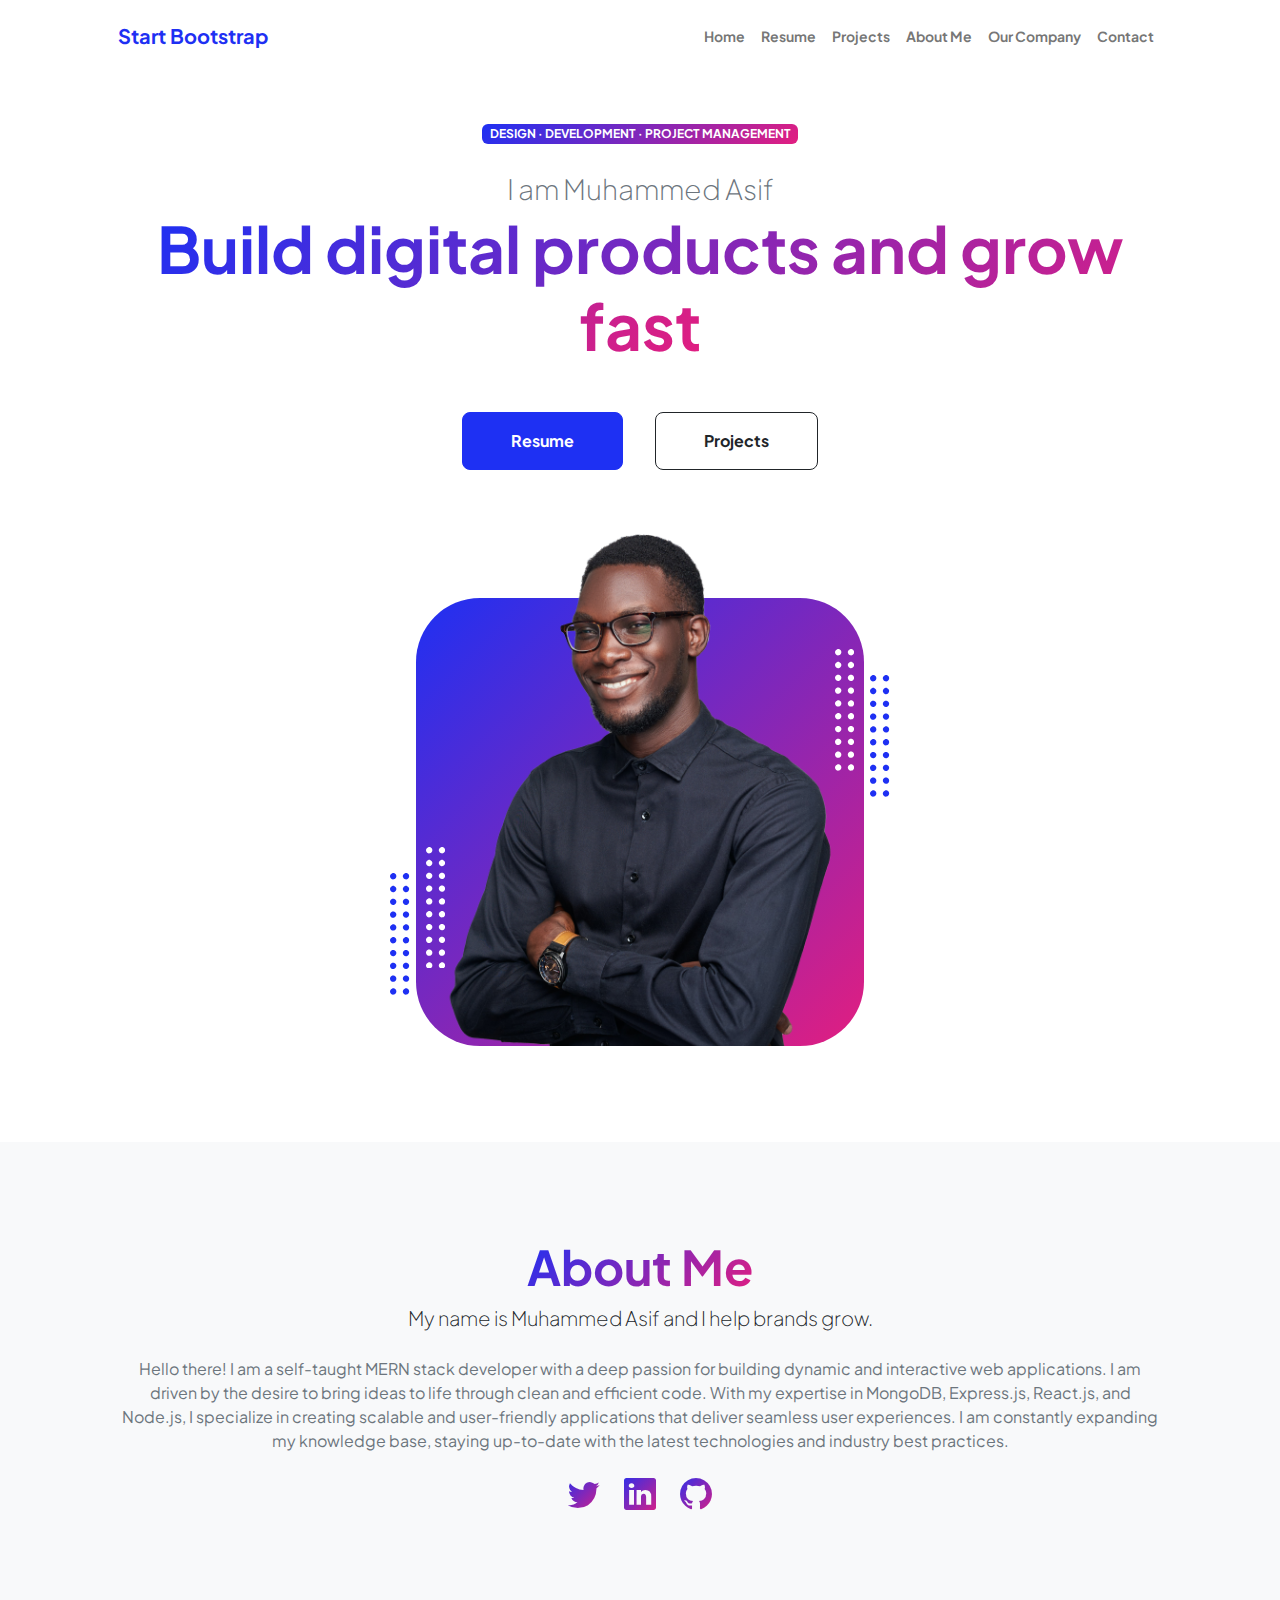
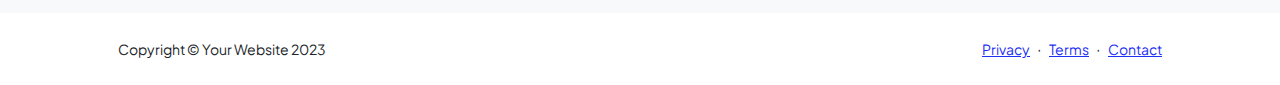
==== index.html @ bbf3ec8f "2 more pages added" ====
<!DOCTYPE html>
<html lang="en">
    <head>
        <meta charset="utf-8" />
        <meta name="viewport" content="width=device-width, initial-scale=1, shrink-to-fit=no" />
        <meta name="description" content="" />
        <meta name="author" content="" />
        <title>Personal - Start Bootstrap Theme</title>
        <!-- Favicon-->
        <link rel="icon" type="image/x-icon" href="assets/favicon.ico" />
        <!-- Custom Google font-->
        <link rel="preconnect" href="https://fonts.googleapis.com" />
        <link rel="preconnect" href="https://fonts.gstatic.com" crossorigin />
        <link href="https://fonts.googleapis.com/css2?family=Plus+Jakarta+Sans:wght@100;200;300;400;500;600;700;800;900&amp;display=swap" rel="stylesheet" />
        <!-- Bootstrap icons-->
        <link href="https://cdn.jsdelivr.net/npm/bootstrap-icons@1.8.1/font/bootstrap-icons.css" rel="stylesheet" />
        <!-- Core theme CSS (includes Bootstrap)-->
        <link href="css/styles.css" rel="stylesheet" />
        <link rel="stylesheet" href="css/myStyle.css">
    </head>
    <body class="d-flex flex-column h-100">
        <main class="flex-shrink-0">
            <!-- Navigation-->
            <nav class="navbar navbar-expand-lg navbar-light bg-white py-3">
                <div class="container px-5">
                    <a class="navbar-brand" href="index.html"><span class="fw-bolder text-primary">Start Bootstrap</span></a>
                    <button class="navbar-toggler" type="button" data-bs-toggle="collapse" data-bs-target="#navbarSupportedContent" aria-controls="navbarSupportedContent" aria-expanded="false" aria-label="Toggle navigation"><span class="navbar-toggler-icon"></span></button>
                    <div class="collapse navbar-collapse" id="navbarSupportedContent">
                        <ul class="navbar-nav ms-auto mb-2 mb-lg-0 small fw-bolder">
                            <li class="nav-item"><a class="nav-link" href="index.html">Home</a></li>
                            <li class="nav-item"><a class="nav-link" href="resume.html">Resume</a></li>
                            <li class="nav-item"><a class="nav-link" href="projects.html">Projects</a></li>
                            <li class="nav-item"><a class="nav-link" href="about.html">About Me</a></li>
                            <li class="nav-item"><a class="nav-link" href="company.html">Our Company</a></li>
                            <li class="nav-item"><a class="nav-link" href="contact.html">Contact</a></li>
                        </ul>
                    </div>
                </div>
            </nav>
            <!-- Header-->
            <header class="py-5">
                <div class="container px-5 pb-5">
                    <div class="row gx-5 align-items-center">
                        <div class="col-xxl-5">
                            <!-- Header text content-->
                            <div class="text-center text-xxl-start">
                                <div class="badge bg-gradient-primary-to-secondary text-white mb-4"><div class="text-uppercase">Design &middot; Development &middot; Project Management</div></div>
                                <div class="fs-3 fw-light text-muted">I am Muhammed Asif</div>
                                <h1 class="display-3 fw-bolder mb-5"><span class="text-gradient d-inline">Build digital products and grow fast</span></h1>
                                <div class="d-grid gap-3 d-sm-flex justify-content-sm-center justify-content-xxl-start mb-3">
                                    <a class="btn btn-primary btn-lg px-5 py-3 me-sm-3 fs-6 fw-bolder" href="resume.html">Resume</a>
                                    <a class="btn btn-outline-dark btn-lg px-5 py-3 fs-6 fw-bolder" href="projects.html">Projects</a>
                                </div>
                            </div>
                        </div>
                        <div class="col-xxl-7">
                            <!-- Header profile picture-->
                            <div class="d-flex justify-content-center mt-5 mt-xxl-0">
                                <div class="profile bg-gradient-primary-to-secondary">
                                    <!-- TIP: For best results, use a photo with a transparent background like the demo example below-->
                                    <!-- Watch a tutorial on how to do this on YouTube (link)-->
                                    <img class="profile-img" src="img/profile.png" alt="..." />
                                    <div class="dots-1">
                                        <!-- SVG Dots-->
                                        <svg version="1.1" xmlns="http://www.w3.org/2000/svg" xmlns:xlink="http://www.w3.org/1999/xlink" x="0px" y="0px" viewBox="0 0 191.6 1215.4" style="enable-background: new 0 0 191.6 1215.4" xml:space="preserve">
                                            <g transform="translate(0.000000,1280.000000) scale(0.100000,-0.100000)">
                                                <path d="M227.7,12788.6c-105-35-200-141-222-248c-43-206,163-412,369-369c155,32,275,190,260,339c-11,105-90,213-190,262        C383.7,12801.6,289.7,12808.6,227.7,12788.6z"></path>
                                                <path d="M1507.7,12788.6c-151-50-253-216-222-362c25-119,136-230,254-255c194-41,395,142,375,339c-11,105-90,213-190,262        C1663.7,12801.6,1569.7,12808.6,1507.7,12788.6z"></path>
                                                <path d="M227.7,11508.6c-105-35-200-141-222-248c-43-206,163-412,369-369c155,32,275,190,260,339c-11,105-90,213-190,262        C383.7,11521.6,289.7,11528.6,227.7,11508.6z"></path>
                                                <path d="M1507.7,11508.6c-151-50-253-216-222-362c25-119,136-230,254-255c194-41,395,142,375,339c-11,105-90,213-190,262        C1663.7,11521.6,1569.7,11528.6,1507.7,11508.6z"></path>
                                                <path d="M227.7,10228.6c-105-35-200-141-222-248c-43-206,163-412,369-369c155,32,275,190,260,339c-11,105-90,213-190,262        C383.7,10241.6,289.7,10248.6,227.7,10228.6z"></path>
                                                <path d="M1507.7,10228.6c-105-35-200-141-222-248c-43-206,163-412,369-369c155,32,275,190,260,339c-11,105-90,213-190,262        C1663.7,10241.6,1569.7,10248.6,1507.7,10228.6z"></path>
                                                <path d="M227.7,8948.6c-105-35-200-141-222-248c-43-206,163-412,369-369c155,32,275,190,260,339c-11,105-90,213-190,262        C383.7,8961.6,289.7,8968.6,227.7,8948.6z"></path>
                                                <path d="M1507.7,8948.6c-105-35-200-141-222-248c-43-206,163-412,369-369c155,32,275,190,260,339c-11,105-90,213-190,262        C1663.7,8961.6,1569.7,8968.6,1507.7,8948.6z"></path>
                                                <path d="M227.7,7668.6c-105-35-200-141-222-248c-43-206,163-412,369-369c155,32,275,190,260,339c-11,105-90,213-190,262        C383.7,7681.6,289.7,7688.6,227.7,7668.6z"></path>
                                                <path d="M1507.7,7668.6c-105-35-200-141-222-248c-43-206,163-412,369-369c155,32,275,190,260,339c-11,105-90,213-190,262        C1663.7,7681.6,1569.7,7688.6,1507.7,7668.6z"></path>
                                                <path d="M227.7,6388.6c-105-35-200-141-222-248c-43-206,163-412,369-369c155,32,275,190,260,339c-11,105-90,213-190,262        C383.7,6401.6,289.7,6408.6,227.7,6388.6z"></path>
                                                <path d="M1507.7,6388.6c-105-35-200-141-222-248c-43-206,163-412,369-369c155,32,275,190,260,339c-11,105-90,213-190,262        C1663.7,6401.6,1569.7,6408.6,1507.7,6388.6z"></path>
                                                <path d="M227.7,5108.6c-105-35-200-141-222-248c-43-206,163-412,369-369c155,32,275,190,260,339c-11,105-90,213-190,262        C383.7,5121.6,289.7,5128.6,227.7,5108.6z"></path>
                                                <path d="M1507.7,5108.6c-105-35-200-141-222-248c-43-206,163-412,369-369c155,32,275,190,260,339c-11,105-90,213-190,262        C1663.7,5121.6,1569.7,5128.6,1507.7,5108.6z"></path>
                                                <path d="M227.7,3828.6c-105-35-200-141-222-248c-43-206,163-412,369-369c155,32,275,190,260,339c-11,105-90,213-190,262        C383.7,3841.6,289.7,3848.6,227.7,3828.6z"></path>
                                                <path d="M1507.7,3828.6c-105-35-200-141-222-248c-43-206,163-412,369-369c155,32,275,190,260,339c-11,105-90,213-190,262        C1663.7,3841.6,1569.7,3848.6,1507.7,3828.6z"></path>
                                                <path d="M227.7,2548.6c-105-35-200-141-222-248c-43-206,163-412,369-369c155,32,275,190,260,339c-11,105-90,213-190,262        C383.7,2561.6,289.7,2568.6,227.7,2548.6z"></path>
                                                <path d="M1507.7,2548.6c-105-35-200-141-222-248c-43-206,163-412,369-369c155,32,275,190,260,339c-11,105-90,213-190,262        C1663.7,2561.6,1569.7,2568.6,1507.7,2548.6z"></path>
                                                <path d="M227.7,1268.6c-105-35-200-141-222-248c-43-206,163-412,369-369c155,32,275,190,260,339c-11,105-90,213-190,262        C383.7,1281.6,289.7,1288.6,227.7,1268.6z"></path>
                                                <path d="M1507.7,1268.6c-105-35-200-141-222-248c-43-206,163-412,369-369c155,32,275,190,260,339c-11,105-90,213-190,262        C1663.7,1281.6,1569.7,1288.6,1507.7,1268.6z"></path>
                                            </g>
                                        </svg>
                                        <!-- END of SVG dots-->
                                    </div>
                                    <div class="dots-2">
                                        <!-- SVG Dots-->
                                        <svg version="1.1" xmlns="http://www.w3.org/2000/svg" xmlns:xlink="http://www.w3.org/1999/xlink" x="0px" y="0px" viewBox="0 0 191.6 1215.4" style="enable-background: new 0 0 191.6 1215.4" xml:space="preserve">
                                            <g transform="translate(0.000000,1280.000000) scale(0.100000,-0.100000)">
                                                <path d="M227.7,12788.6c-105-35-200-141-222-248c-43-206,163-412,369-369c155,32,275,190,260,339c-11,105-90,213-190,262        C383.7,12801.6,289.7,12808.6,227.7,12788.6z"></path>
                                                <path d="M1507.7,12788.6c-151-50-253-216-222-362c25-119,136-230,254-255c194-41,395,142,375,339c-11,105-90,213-190,262        C1663.7,12801.6,1569.7,12808.6,1507.7,12788.6z"></path>
                                                <path d="M227.7,11508.6c-105-35-200-141-222-248c-43-206,163-412,369-369c155,32,275,190,260,339c-11,105-90,213-190,262        C383.7,11521.6,289.7,11528.6,227.7,11508.6z"></path>
                                                <path d="M1507.7,11508.6c-151-50-253-216-222-362c25-119,136-230,254-255c194-41,395,142,375,339c-11,105-90,213-190,262        C1663.7,11521.6,1569.7,11528.6,1507.7,11508.6z"></path>
                                                <path d="M227.7,10228.6c-105-35-200-141-222-248c-43-206,163-412,369-369c155,32,275,190,260,339c-11,105-90,213-190,262        C383.7,10241.6,289.7,10248.6,227.7,10228.6z"></path>
                                                <path d="M1507.7,10228.6c-105-35-200-141-222-248c-43-206,163-412,369-369c155,32,275,190,260,339c-11,105-90,213-190,262        C1663.7,10241.6,1569.7,10248.6,1507.7,10228.6z"></path>
                                                <path d="M227.7,8948.6c-105-35-200-141-222-248c-43-206,163-412,369-369c155,32,275,190,260,339c-11,105-90,213-190,262        C383.7,8961.6,289.7,8968.6,227.7,8948.6z"></path>
                                                <path d="M1507.7,8948.6c-105-35-200-141-222-248c-43-206,163-412,369-369c155,32,275,190,260,339c-11,105-90,213-190,262        C1663.7,8961.6,1569.7,8968.6,1507.7,8948.6z"></path>
                                                <path d="M227.7,7668.6c-105-35-200-141-222-248c-43-206,163-412,369-369c155,32,275,190,260,339c-11,105-90,213-190,262        C383.7,7681.6,289.7,7688.6,227.7,7668.6z"></path>
                                                <path d="M1507.7,7668.6c-105-35-200-141-222-248c-43-206,163-412,369-369c155,32,275,190,260,339c-11,105-90,213-190,262        C1663.7,7681.6,1569.7,7688.6,1507.7,7668.6z"></path>
                                                <path d="M227.7,6388.6c-105-35-200-141-222-248c-43-206,163-412,369-369c155,32,275,190,260,339c-11,105-90,213-190,262        C383.7,6401.6,289.7,6408.6,227.7,6388.6z"></path>
                                                <path d="M1507.7,6388.6c-105-35-200-141-222-248c-43-206,163-412,369-369c155,32,275,190,260,339c-11,105-90,213-190,262        C1663.7,6401.6,1569.7,6408.6,1507.7,6388.6z"></path>
                                                <path d="M227.7,5108.6c-105-35-200-141-222-248c-43-206,163-412,369-369c155,32,275,190,260,339c-11,105-90,213-190,262        C383.7,5121.6,289.7,5128.6,227.7,5108.6z"></path>
                                                <path d="M1507.7,5108.6c-105-35-200-141-222-248c-43-206,163-412,369-369c155,32,275,190,260,339c-11,105-90,213-190,262        C1663.7,5121.6,1569.7,5128.6,1507.7,5108.6z"></path>
                                                <path d="M227.7,3828.6c-105-35-200-141-222-248c-43-206,163-412,369-369c155,32,275,190,260,339c-11,105-90,213-190,262        C383.7,3841.6,289.7,3848.6,227.7,3828.6z"></path>
                                                <path d="M1507.7,3828.6c-105-35-200-141-222-248c-43-206,163-412,369-369c155,32,275,190,260,339c-11,105-90,213-190,262        C1663.7,3841.6,1569.7,3848.6,1507.7,3828.6z"></path>
                                                <path d="M227.7,2548.6c-105-35-200-141-222-248c-43-206,163-412,369-369c155,32,275,190,260,339c-11,105-90,213-190,262        C383.7,2561.6,289.7,2568.6,227.7,2548.6z"></path>
                                                <path d="M1507.7,2548.6c-105-35-200-141-222-248c-43-206,163-412,369-369c155,32,275,190,260,339c-11,105-90,213-190,262        C1663.7,2561.6,1569.7,2568.6,1507.7,2548.6z"></path>
                                                <path d="M227.7,1268.6c-105-35-200-141-222-248c-43-206,163-412,369-369c155,32,275,190,260,339c-11,105-90,213-190,262        C383.7,1281.6,289.7,1288.6,227.7,1268.6z"></path>
                                                <path d="M1507.7,1268.6c-105-35-200-141-222-248c-43-206,163-412,369-369c155,32,275,190,260,339c-11,105-90,213-190,262        C1663.7,1281.6,1569.7,1288.6,1507.7,1268.6z"></path>
                                            </g>
                                        </svg>
                                        <!-- END of SVG dots-->
                                    </div>
                                    <div class="dots-3">
                                        <!-- SVG Dots-->
                                        <svg version="1.1" xmlns="http://www.w3.org/2000/svg" xmlns:xlink="http://www.w3.org/1999/xlink" x="0px" y="0px" viewBox="0 0 191.6 1215.4" style="enable-background: new 0 0 191.6 1215.4" xml:space="preserve">
                                            <g transform="translate(0.000000,1280.000000) scale(0.100000,-0.100000)">
                                                <path d="M227.7,12788.6c-105-35-200-141-222-248c-43-206,163-412,369-369c155,32,275,190,260,339c-11,105-90,213-190,262        C383.7,12801.6,289.7,12808.6,227.7,12788.6z"></path>
                                                <path d="M1507.7,12788.6c-151-50-253-216-222-362c25-119,136-230,254-255c194-41,395,142,375,339c-11,105-90,213-190,262        C1663.7,12801.6,1569.7,12808.6,1507.7,12788.6z"></path>
                                                <path d="M227.7,11508.6c-105-35-200-141-222-248c-43-206,163-412,369-369c155,32,275,190,260,339c-11,105-90,213-190,262        C383.7,11521.6,289.7,11528.6,227.7,11508.6z"></path>
                                                <path d="M1507.7,11508.6c-151-50-253-216-222-362c25-119,136-230,254-255c194-41,395,142,375,339c-11,105-90,213-190,262        C1663.7,11521.6,1569.7,11528.6,1507.7,11508.6z"></path>
                                                <path d="M227.7,10228.6c-105-35-200-141-222-248c-43-206,163-412,369-369c155,32,275,190,260,339c-11,105-90,213-190,262        C383.7,10241.6,289.7,10248.6,227.7,10228.6z"></path>
                                                <path d="M1507.7,10228.6c-105-35-200-141-222-248c-43-206,163-412,369-369c155,32,275,190,260,339c-11,105-90,213-190,262        C1663.7,10241.6,1569.7,10248.6,1507.7,10228.6z"></path>
                                                <path d="M227.7,8948.6c-105-35-200-141-222-248c-43-206,163-412,369-369c155,32,275,190,260,339c-11,105-90,213-190,262        C383.7,8961.6,289.7,8968.6,227.7,8948.6z"></path>
                                                <path d="M1507.7,8948.6c-105-35-200-141-222-248c-43-206,163-412,369-369c155,32,275,190,260,339c-11,105-90,213-190,262        C1663.7,8961.6,1569.7,8968.6,1507.7,8948.6z"></path>
                                                <path d="M227.7,7668.6c-105-35-200-141-222-248c-43-206,163-412,369-369c155,32,275,190,260,339c-11,105-90,213-190,262        C383.7,7681.6,289.7,7688.6,227.7,7668.6z"></path>
                                                <path d="M1507.7,7668.6c-105-35-200-141-222-248c-43-206,163-412,369-369c155,32,275,190,260,339c-11,105-90,213-190,262        C1663.7,7681.6,1569.7,7688.6,1507.7,7668.6z"></path>
                                                <path d="M227.7,6388.6c-105-35-200-141-222-248c-43-206,163-412,369-369c155,32,275,190,260,339c-11,105-90,213-190,262        C383.7,6401.6,289.7,6408.6,227.7,6388.6z"></path>
                                                <path d="M1507.7,6388.6c-105-35-200-141-222-248c-43-206,163-412,369-369c155,32,275,190,260,339c-11,105-90,213-190,262        C1663.7,6401.6,1569.7,6408.6,1507.7,6388.6z"></path>
                                                <path d="M227.7,5108.6c-105-35-200-141-222-248c-43-206,163-412,369-369c155,32,275,190,260,339c-11,105-90,213-190,262        C383.7,5121.6,289.7,5128.6,227.7,5108.6z"></path>
                                                <path d="M1507.7,5108.6c-105-35-200-141-222-248c-43-206,163-412,369-369c155,32,275,190,260,339c-11,105-90,213-190,262        C1663.7,5121.6,1569.7,5128.6,1507.7,5108.6z"></path>
                                                <path d="M227.7,3828.6c-105-35-200-141-222-248c-43-206,163-412,369-369c155,32,275,190,260,339c-11,105-90,213-190,262        C383.7,3841.6,289.7,3848.6,227.7,3828.6z"></path>
                                                <path d="M1507.7,3828.6c-105-35-200-141-222-248c-43-206,163-412,369-369c155,32,275,190,260,339c-11,105-90,213-190,262        C1663.7,3841.6,1569.7,3848.6,1507.7,3828.6z"></path>
                                                <path d="M227.7,2548.6c-105-35-200-141-222-248c-43-206,163-412,369-369c155,32,275,190,260,339c-11,105-90,213-190,262        C383.7,2561.6,289.7,2568.6,227.7,2548.6z"></path>
                                                <path d="M1507.7,2548.6c-105-35-200-141-222-248c-43-206,163-412,369-369c155,32,275,190,260,339c-11,105-90,213-190,262        C1663.7,2561.6,1569.7,2568.6,1507.7,2548.6z"></path>
                                                <path d="M227.7,1268.6c-105-35-200-141-222-248c-43-206,163-412,369-369c155,32,275,190,260,339c-11,105-90,213-190,262        C383.7,1281.6,289.7,1288.6,227.7,1268.6z"></path>
                                                <path d="M1507.7,1268.6c-105-35-200-141-222-248c-43-206,163-412,369-369c155,32,275,190,260,339c-11,105-90,213-190,262        C1663.7,1281.6,1569.7,1288.6,1507.7,1268.6z"></path>
                                            </g>
                                        </svg>
                                        <!-- END of SVG dots-->
                                    </div>
                                    <div class="dots-4">
                                        <!-- SVG Dots-->
                                        <svg version="1.1" xmlns="http://www.w3.org/2000/svg" xmlns:xlink="http://www.w3.org/1999/xlink" x="0px" y="0px" viewBox="0 0 191.6 1215.4" style="enable-background: new 0 0 191.6 1215.4" xml:space="preserve">
                                            <g transform="translate(0.000000,1280.000000) scale(0.100000,-0.100000)">
                                                <path d="M227.7,12788.6c-105-35-200-141-222-248c-43-206,163-412,369-369c155,32,275,190,260,339c-11,105-90,213-190,262        C383.7,12801.6,289.7,12808.6,227.7,12788.6z"></path>
                                                <path d="M1507.7,12788.6c-151-50-253-216-222-362c25-119,136-230,254-255c194-41,395,142,375,339c-11,105-90,213-190,262        C1663.7,12801.6,1569.7,12808.6,1507.7,12788.6z"></path>
                                                <path d="M227.7,11508.6c-105-35-200-141-222-248c-43-206,163-412,369-369c155,32,275,190,260,339c-11,105-90,213-190,262        C383.7,11521.6,289.7,11528.6,227.7,11508.6z"></path>
                                                <path d="M1507.7,11508.6c-151-50-253-216-222-362c25-119,136-230,254-255c194-41,395,142,375,339c-11,105-90,213-190,262        C1663.7,11521.6,1569.7,11528.6,1507.7,11508.6z"></path>
                                                <path d="M227.7,10228.6c-105-35-200-141-222-248c-43-206,163-412,369-369c155,32,275,190,260,339c-11,105-90,213-190,262        C383.7,10241.6,289.7,10248.6,227.7,10228.6z"></path>
                                                <path d="M1507.7,10228.6c-105-35-200-141-222-248c-43-206,163-412,369-369c155,32,275,190,260,339c-11,105-90,213-190,262        C1663.7,10241.6,1569.7,10248.6,1507.7,10228.6z"></path>
                                                <path d="M227.7,8948.6c-105-35-200-141-222-248c-43-206,163-412,369-369c155,32,275,190,260,339c-11,105-90,213-190,262        C383.7,8961.6,289.7,8968.6,227.7,8948.6z"></path>
                                                <path d="M1507.7,8948.6c-105-35-200-141-222-248c-43-206,163-412,369-369c155,32,275,190,260,339c-11,105-90,213-190,262        C1663.7,8961.6,1569.7,8968.6,1507.7,8948.6z"></path>
                                                <path d="M227.7,7668.6c-105-35-200-141-222-248c-43-206,163-412,369-369c155,32,275,190,260,339c-11,105-90,213-190,262        C383.7,7681.6,289.7,7688.6,227.7,7668.6z"></path>
                                                <path d="M1507.7,7668.6c-105-35-200-141-222-248c-43-206,163-412,369-369c155,32,275,190,260,339c-11,105-90,213-190,262        C1663.7,7681.6,1569.7,7688.6,1507.7,7668.6z"></path>
                                                <path d="M227.7,6388.6c-105-35-200-141-222-248c-43-206,163-412,369-369c155,32,275,190,260,339c-11,105-90,213-190,262        C383.7,6401.6,289.7,6408.6,227.7,6388.6z"></path>
                                                <path d="M1507.7,6388.6c-105-35-200-141-222-248c-43-206,163-412,369-369c155,32,275,190,260,339c-11,105-90,213-190,262        C1663.7,6401.6,1569.7,6408.6,1507.7,6388.6z"></path>
                                                <path d="M227.7,5108.6c-105-35-200-141-222-248c-43-206,163-412,369-369c155,32,275,190,260,339c-11,105-90,213-190,262        C383.7,5121.6,289.7,5128.6,227.7,5108.6z"></path>
                                                <path d="M1507.7,5108.6c-105-35-200-141-222-248c-43-206,163-412,369-369c155,32,275,190,260,339c-11,105-90,213-190,262        C1663.7,5121.6,1569.7,5128.6,1507.7,5108.6z"></path>
                                                <path d="M227.7,3828.6c-105-35-200-141-222-248c-43-206,163-412,369-369c155,32,275,190,260,339c-11,105-90,213-190,262        C383.7,3841.6,289.7,3848.6,227.7,3828.6z"></path>
                                                <path d="M1507.7,3828.6c-105-35-200-141-222-248c-43-206,163-412,369-369c155,32,275,190,260,339c-11,105-90,213-190,262        C1663.7,3841.6,1569.7,3848.6,1507.7,3828.6z"></path>
                                                <path d="M227.7,2548.6c-105-35-200-141-222-248c-43-206,163-412,369-369c155,32,275,190,260,339c-11,105-90,213-190,262        C383.7,2561.6,289.7,2568.6,227.7,2548.6z"></path>
                                                <path d="M1507.7,2548.6c-105-35-200-141-222-248c-43-206,163-412,369-369c155,32,275,190,260,339c-11,105-90,213-190,262        C1663.7,2561.6,1569.7,2568.6,1507.7,2548.6z"></path>
                                                <path d="M227.7,1268.6c-105-35-200-141-222-248c-43-206,163-412,369-369c155,32,275,190,260,339c-11,105-90,213-190,262        C383.7,1281.6,289.7,1288.6,227.7,1268.6z"></path>
                                                <path d="M1507.7,1268.6c-105-35-200-141-222-248c-43-206,163-412,369-369c155,32,275,190,260,339c-11,105-90,213-190,262        C1663.7,1281.6,1569.7,1288.6,1507.7,1268.6z"></path>
                                            </g>
                                        </svg>
                                        <!-- END of SVG dots-->
                                    </div>
                                </div>
                            </div>
                        </div>
                    </div>
                </div>
            </header>
            <!-- About Section-->
            <section class="bg-light py-5">
                <div class="container px-5">
                    <div class="row gx-5 justify-content-center">
                        <div class="col-xxl-8">
                            <div class="text-center my-5">
                                <h2 class="display-5 fw-bolder"><span class="text-gradient d-inline">About Me</span></h2>
                                <p class="lead fw-light mb-4">My name is Muhammed Asif and I help brands grow.</p>
                                <p class="text-muted">Hello there! I am a self-taught MERN stack developer with a deep passion for building dynamic and interactive web applications. I am driven by the desire to bring ideas to life through clean and efficient code.

                                    With my expertise in MongoDB, Express.js, React.js, and Node.js, I specialize in creating scalable and user-friendly applications that deliver seamless user experiences. I am constantly expanding my knowledge base, staying up-to-date with the latest technologies and industry best practices.</p>
                                <div class="d-flex justify-content-center fs-2 gap-4">
                                    <a class="text-gradient" href="https://twitter.com/_asif_mohmd" target="_blank"><i class="bi bi-twitter"></i></a>
                                    <a class="text-gradient" href="https://www.linkedin.com/in/asif-muhammed-9aa5921a7/" target="_blank"><i class="bi bi-linkedin"></i></a>
                                    <a class="text-gradient" href="https://github.com/asif-mohmd" target="_blank"><i class="bi bi-github"></i></a>
                                </div>
                            </div>
                        </div>
                    </div>
                </div>
            </section>
        </main>
        <!-- Footer-->
        <footer class="bg-white py-4 mt-auto">
            <div class="container px-5">
                <div class="row align-items-center justify-content-between flex-column flex-sm-row">
                    <div class="col-auto"><div class="small m-0">Copyright &copy; Your Website 2023</div></div>
                    <div class="col-auto">
                        <a class="small" href="#!">Privacy</a>
                        <span class="mx-1">&middot;</span>
                        <a class="small" href="#!">Terms</a>
                        <span class="mx-1">&middot;</span>
                        <a class="small" href="#!">Contact</a>
                    </div>
                </div>
            </div>
        </footer>
        <!-- Bootstrap core JS-->
        <script src="https://cdn.jsdelivr.net/npm/bootstrap@5.2.3/dist/js/bootstrap.bundle.min.js"></script>
        <!-- Core theme JS-->
        <script src="js/scripts.js"></script>
    </body>
</html>
---- css/myStyle.css ----
.project-img{
    display: flex;
    justify-content: center;
    align-items: center;
    flex-wrap: wrap;
}
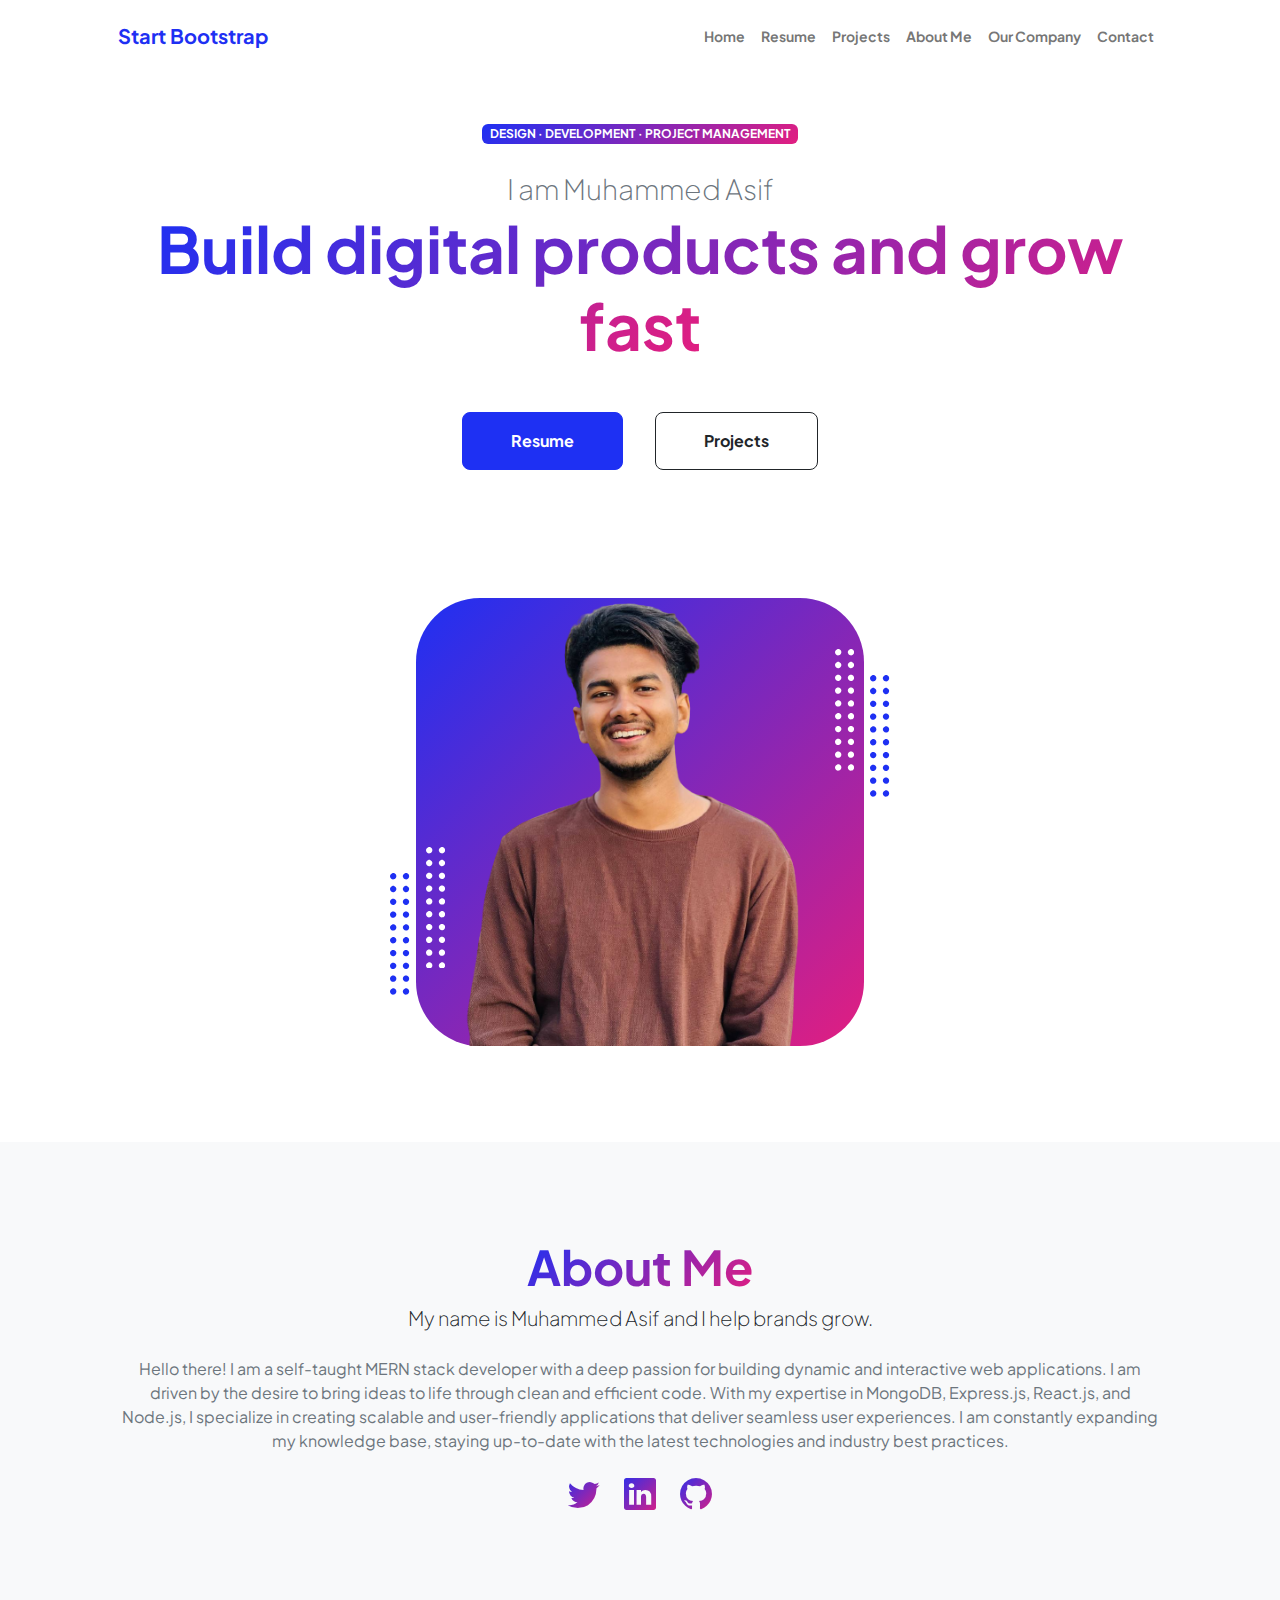
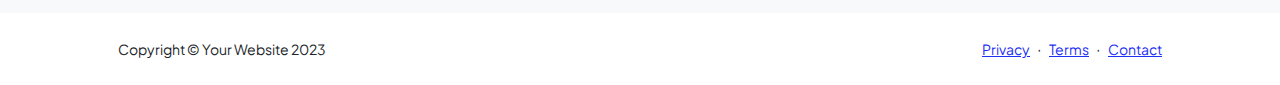
==== commit 7504b6bc: "refactor: Mystyles.css removed and bootstrap d-flex used in projects page" ====
--- a/index.html
+++ b/index.html
@@ -16,7 +16,7 @@
         <link href="https://cdn.jsdelivr.net/npm/bootstrap-icons@1.8.1/font/bootstrap-icons.css" rel="stylesheet" />
         <!-- Core theme CSS (includes Bootstrap)-->
         <link href="css/styles.css" rel="stylesheet" />
-        <link rel="stylesheet" href="css/myStyle.css">
+      
     </head>
     <body class="d-flex flex-column h-100">
         <main class="flex-shrink-0">
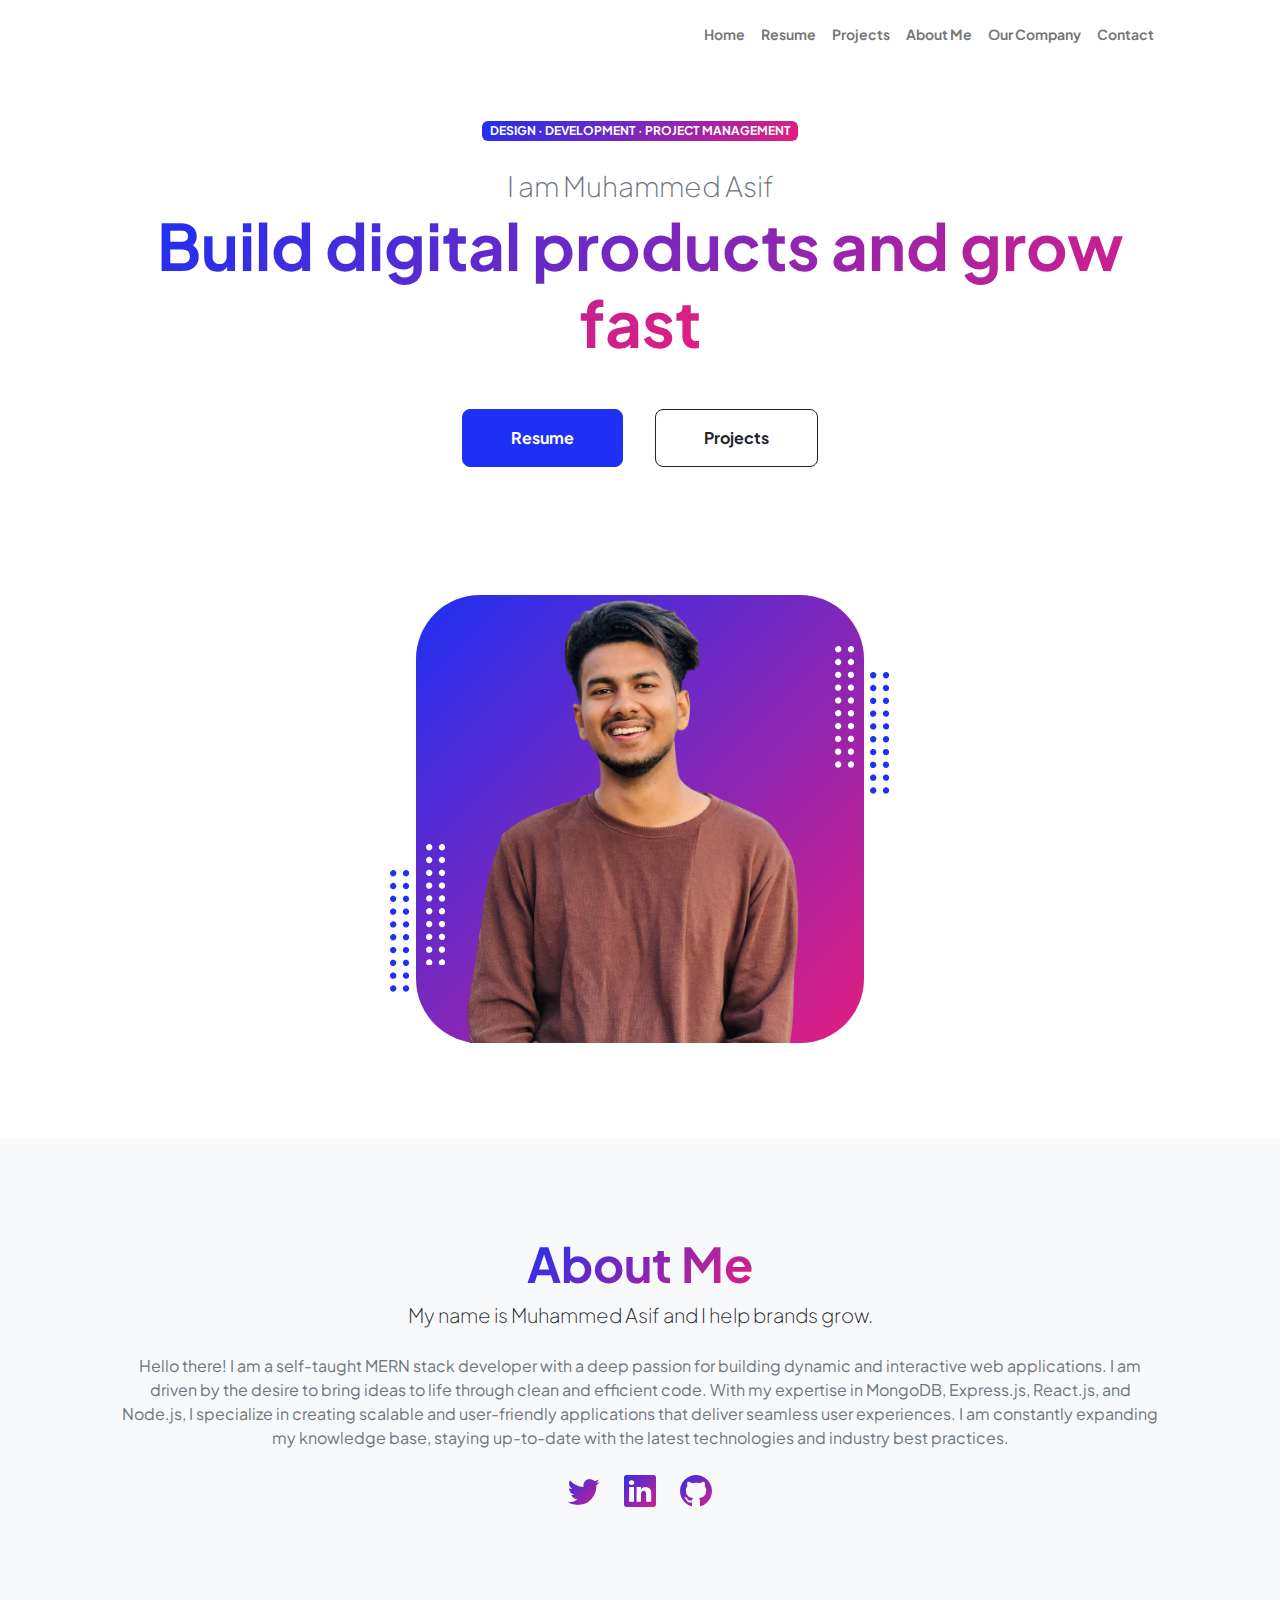
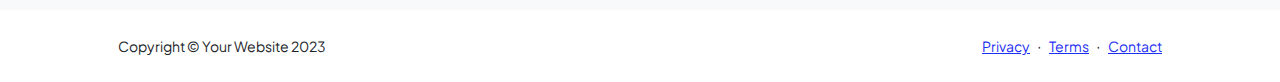
==== commit 76ec12de: "personal website permonace Desktop=90+ but mobile below 90" ====
--- a/index.html
+++ b/index.html
@@ -23,7 +23,7 @@
             <!-- Navigation-->
             <nav class="navbar navbar-expand-lg navbar-light bg-white py-3">
                 <div class="container px-5">
-                    <a class="navbar-brand" href="index.html"><span class="fw-bolder text-primary">Start Bootstrap</span></a>
+                  
                     <button class="navbar-toggler" type="button" data-bs-toggle="collapse" data-bs-target="#navbarSupportedContent" aria-controls="navbarSupportedContent" aria-expanded="false" aria-label="Toggle navigation"><span class="navbar-toggler-icon"></span></button>
                     <div class="collapse navbar-collapse" id="navbarSupportedContent">
                         <ul class="navbar-nav ms-auto mb-2 mb-lg-0 small fw-bolder">
@@ -218,6 +218,6 @@
         <!-- Bootstrap core JS-->
         <script src="https://cdn.jsdelivr.net/npm/bootstrap@5.2.3/dist/js/bootstrap.bundle.min.js"></script>
         <!-- Core theme JS-->
-        <script src="js/scripts.js"></script>
+   
     </body>
 </html>
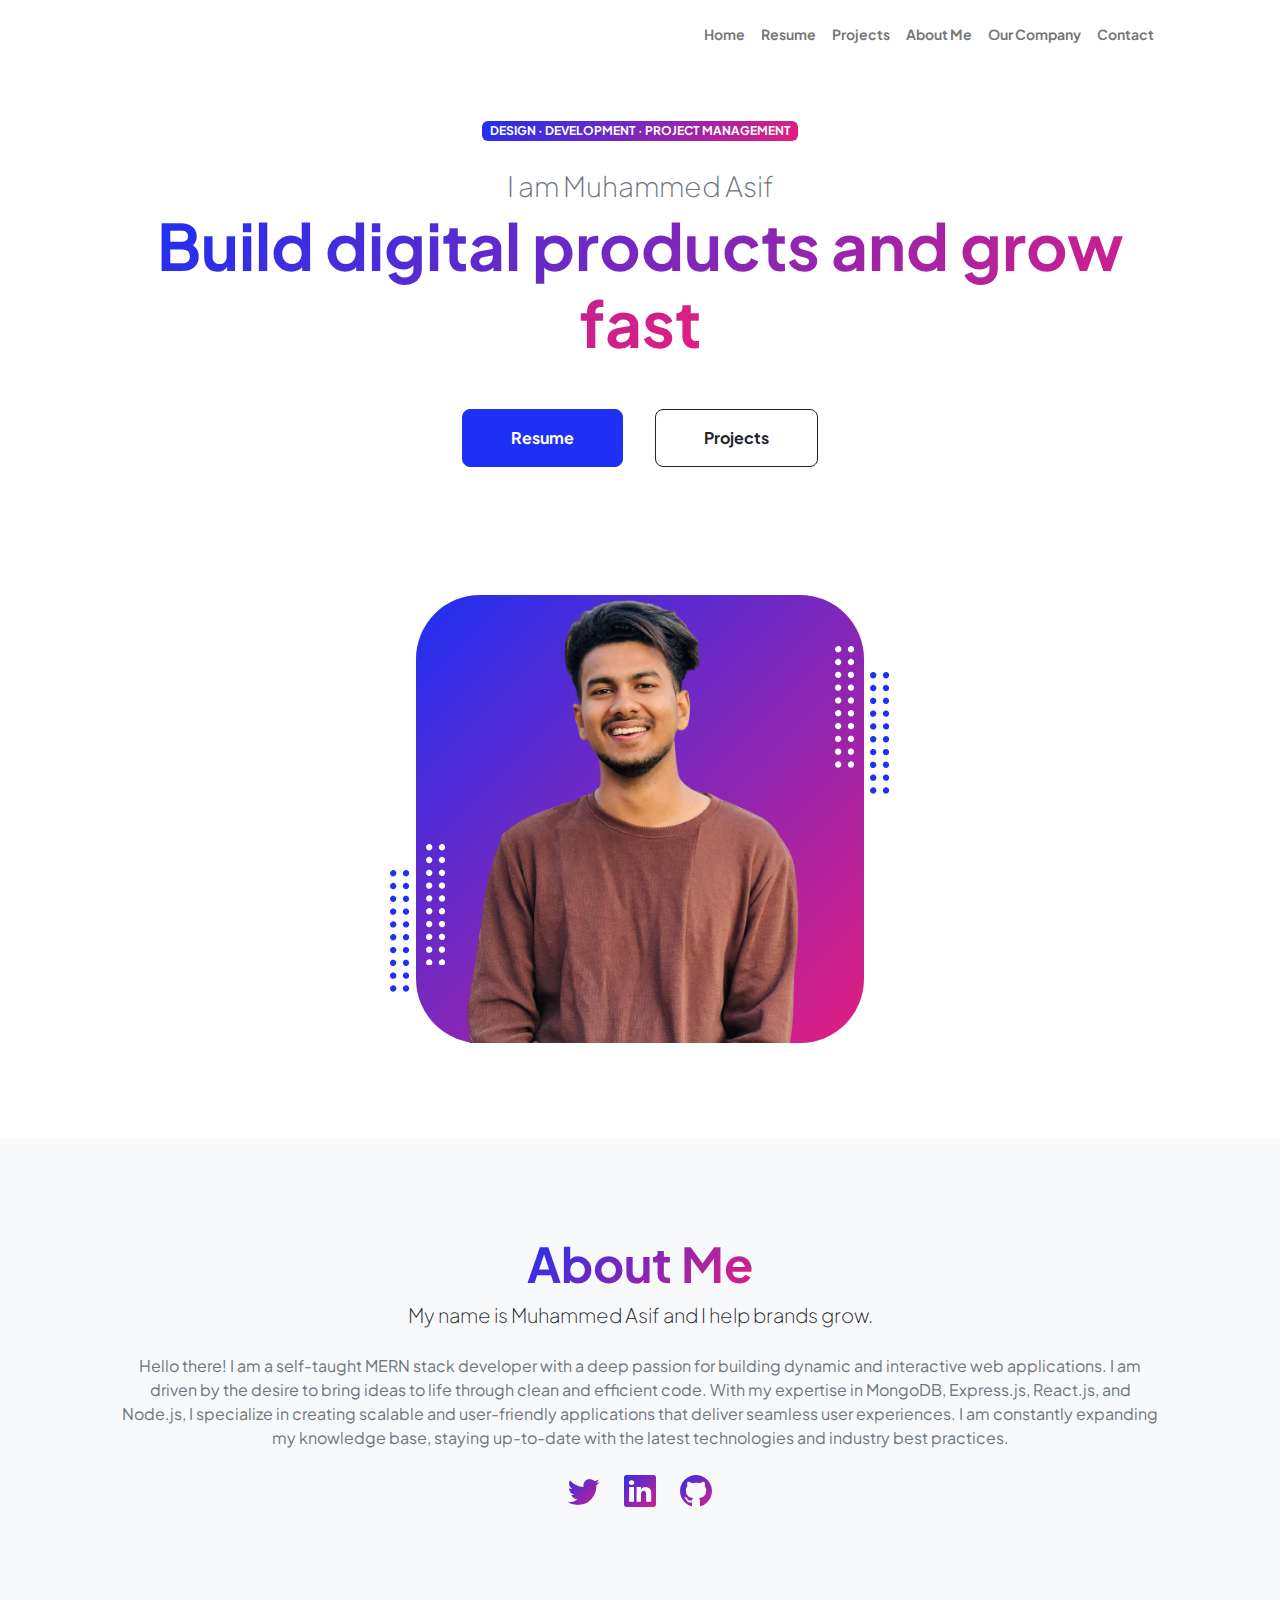
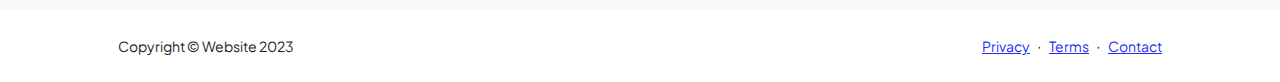
==== commit f08f83af: "minor changes made" ====
--- a/index.html
+++ b/index.html
@@ -5,9 +5,9 @@
         <meta name="viewport" content="width=device-width, initial-scale=1, shrink-to-fit=no" />
         <meta name="description" content="" />
         <meta name="author" content="" />
-        <title>Personal - Start Bootstrap Theme</title>
+        <title>Muhammed Asif P S</title>
         <!-- Favicon-->
-        <link rel="icon" type="image/x-icon" href="assets/favicon.ico" />
+        <link rel="icon" type="image/x-icon" href="/img/favicon.ico" />
         <!-- Custom Google font-->
         <link rel="preconnect" href="https://fonts.googleapis.com" />
         <link rel="preconnect" href="https://fonts.gstatic.com" crossorigin />
@@ -16,6 +16,7 @@
         <link href="https://cdn.jsdelivr.net/npm/bootstrap-icons@1.8.1/font/bootstrap-icons.css" rel="stylesheet" />
         <!-- Core theme CSS (includes Bootstrap)-->
         <link href="css/styles.css" rel="stylesheet" />
+        <script src="/js/script.js"></script>
       
     </head>
     <body class="d-flex flex-column h-100">
@@ -204,7 +205,7 @@
         <footer class="bg-white py-4 mt-auto">
             <div class="container px-5">
                 <div class="row align-items-center justify-content-between flex-column flex-sm-row">
-                    <div class="col-auto"><div class="small m-0">Copyright &copy; Your Website 2023</div></div>
+                    <div class="col-auto"><div class="small m-0">Copyright &copy; Website 2023</div></div>
                     <div class="col-auto">
                         <a class="small" href="#!">Privacy</a>
                         <span class="mx-1">&middot;</span>
